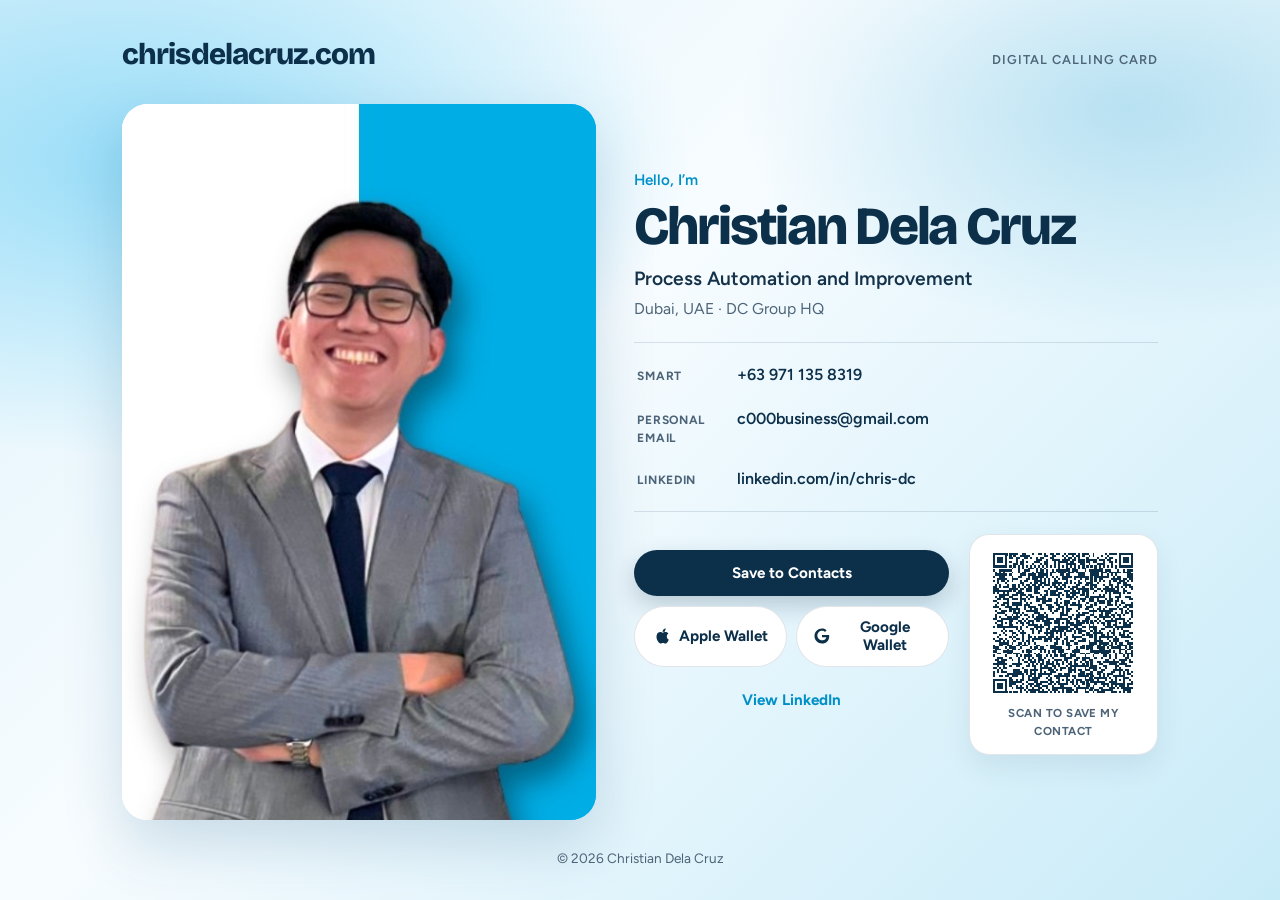
==== index.html @ ecb5ab98 "Initial calling card site for chrisdelacruz.com. Includes public card, admin panel, resume builder, " ====
<!DOCTYPE html>
<html lang="en" data-theme="sky">
<head>
  <meta charset="UTF-8">
  <meta name="viewport" content="width=device-width, initial-scale=1.0, viewport-fit=cover">
  <meta name="description" content="Christian Dela Cruz — digital calling card. Process automation and improvement. Save contact, scan QR, or add to Apple Wallet / Google Wallet.">
  <meta name="theme-color" content="#0096D6">
  <meta property="og:title" content="Christian Dela Cruz">
  <meta property="og:description" content="Digital calling card — save my contact, scan the QR, or add me to your wallet.">
  <meta property="og:type" content="profile">
  <meta property="og:url" content="https://chrisdelacruz.com/">
  <meta property="og:image" content="https://chrisdelacruz.com/images/christian-dela-cruz.png">
  <title>Christian Dela Cruz · Calling Card</title>
  <link rel="preconnect" href="https://fonts.googleapis.com">
  <link rel="preconnect" href="https://fonts.gstatic.com" crossorigin>
  <link href="https://fonts.googleapis.com/css2?family=Bricolage+Grotesque:opsz,wght@12..96,500;12..96,700;12..96,800&family=Figtree:wght@400;500;600;700&display=swap" rel="stylesheet">
  <link rel="stylesheet" href="styles.css">
  <link rel="icon" href="images/christian-dela-cruz.png" type="image/png">
</head>
<body>
  <div class="atmosphere" aria-hidden="true"></div>

  <div class="shell">
    <header class="top">
      <a class="brand" id="brand" href="/">chrisdelacruz.com</a>
      <p class="tag" id="tagline">Digital calling card</p>
    </header>

    <main class="stage">
      <section class="portrait" aria-label="Portrait">
        <div class="portrait-frame" id="portrait-frame">
          <img
            id="profile-photo"
            src="images/christian-dela-cruz.png"
            alt="Christian Dela Cruz"
            width="640"
            height="800"
            fetchpriority="high"
          >
        </div>
      </section>

      <section class="panel">
        <div class="identity">
          <p class="eyebrow" id="eyebrow">Hello, I’m</p>
          <h1 id="display-name">Christian Dela Cruz</h1>
          <p class="role" id="role">Process Automation and Improvement</p>
          <p class="place" id="place">Dubai, UAE · DC Group HQ</p>
        </div>

        <ul class="facts" id="facts" aria-label="Contact details">
          <li>
            <a href="tel:+639711358319">
              <span class="fact-label">Smart</span>
              <span class="fact-value">+63 971 135 8319</span>
            </a>
          </li>
          <li>
            <a href="mailto:c000business@gmail.com">
              <span class="fact-label">Personal Email</span>
              <span class="fact-value">c000business@gmail.com</span>
            </a>
          </li>
          <li>
            <a href="https://www.linkedin.com/in/chris-dc/" target="_blank" rel="noopener noreferrer">
              <span class="fact-label">LinkedIn</span>
              <span class="fact-value">linkedin.com/in/chris-dc</span>
            </a>
          </li>
        </ul>

        <div class="actions-qr">
          <div class="actions">
            <a class="btn btn-primary" id="save-contact" href="/api/vcf" download="Christian_Dela_Cruz.vcf">
              Save to Contacts
            </a>
            <div class="btn-row">
              <button type="button" class="btn btn-wallet" id="apple-wallet" data-platform="apple">
                <span class="wallet-icon" aria-hidden="true">
                  <svg width="18" height="18" viewBox="0 0 24 24" fill="currentColor"><path d="M17.05 12.54c-.03-2.55 2.08-3.78 2.18-3.84-1.19-1.74-3.04-1.98-3.7-2-1.57-.16-3.07.93-3.87.93-.8 0-2.03-.91-3.34-.88-1.72.02-3.31 1-4.19 2.54-1.79 3.1-.46 7.68 1.28 10.19.85 1.23 1.86 2.61 3.19 2.56 1.28-.05 1.76-.83 3.3-.83s1.97.83 3.33.8c1.38-.02 2.25-1.25 3.09-2.49.97-1.42 1.37-2.8 1.39-2.87-.03-.01-2.67-1.03-2.7-4.11zm-2.52-7.45c.7-.85 1.18-2.04 1.05-3.22-1.02.04-2.25.68-2.98 1.53-.65.75-1.22 1.96-1.07 3.11 1.13.09 2.29-.57 3-.1.42z"/></svg>
                </span>
                Apple Wallet
              </button>
              <button type="button" class="btn btn-wallet" id="google-wallet" data-platform="google">
                <span class="wallet-icon" aria-hidden="true">
                  <svg width="18" height="18" viewBox="0 0 24 24" fill="currentColor"><path d="M21.9 10.6H12v2.9h5.7c-.3 1.4-1.5 4.1-5.7 4.1-3.4 0-6.2-2.8-6.2-6.3S8.6 5 12 5c1.9 0 3.2.8 4 1.5l2.1-2.1C16.7 2.9 14.6 2 12 2 6.5 2 2 6.5 2 12s4.5 10 10 10c5.8 0 9.6-4.1 9.6-9.8 0-.7-.1-1.1-.2-1.6z"/></svg>
                </span>
                Google Wallet
              </button>
            </div>
            <a
              class="btn btn-ghost"
              id="linkedin-cta"
              href="https://www.linkedin.com/in/chris-dc/"
              target="_blank"
              rel="noopener noreferrer"
            >
              View LinkedIn
            </a>
            <p class="hint" id="status" role="status" aria-live="polite"></p>
          </div>

          <aside class="qr-block" aria-label="QR code to save contact">
            <img
              id="qr"
              class="qr-image"
              src="images/contact-qr.png"
              width="180"
              height="180"
              alt="QR code that adds Christian Dela Cruz as a contact"
            >
            <p class="qr-caption">Scan to save my contact</p>
          </aside>
        </div>
      </section>
    </main>

    <footer class="foot">
      <p>&copy; <span id="year"></span> <span id="footer-name">Christian Dela Cruz</span></p>
    </footer>
  </div>

  <div class="modal" id="unlock-modal" hidden>
    <div class="modal-backdrop" data-close-modal></div>
    <div class="modal-panel" role="dialog" aria-modal="true" aria-labelledby="unlock-title">
      <button type="button" class="modal-close" data-close-modal aria-label="Close">×</button>
      <h2 id="unlock-title" class="modal-title">Admin access</h2>
      <p class="modal-copy">Enter the password to open settings and the resume builder.</p>
      <form id="unlock-form" class="unlock-form">
        <label class="sr-only" for="unlock-password">Password</label>
        <input
          type="password"
          id="unlock-password"
          name="password"
          autocomplete="current-password"
          placeholder="Password"
          required
        >
        <p class="unlock-error" id="unlock-error" hidden></p>
        <button type="submit" class="unlock-submit" id="unlock-submit">Unlock</button>
      </form>
    </div>
  </div>

  <script src="app.js" defer></script>
</body>
</html>
---- styles.css ----
*,
*::before,
*::after {
  box-sizing: border-box;
  margin: 0;
  padding: 0;
}

:root,
[data-theme="sky"] {
  --sky: #00aef0;
  --sky-deep: #0090c8;
  --sky-soft: #e8f7fd;
  --navy: #0c2f4a;
  --ink: #14324a;
  --muted: #4d6478;
  --white: #ffffff;
  --paper: #f4fafd;
  --line: rgba(12, 47, 74, 0.12);
  --shadow: 0 24px 60px rgba(0, 80, 120, 0.18);
  --radius: 1.25rem;
  --font-display: "Bricolage Grotesque", Georgia, serif;
  --font-body: "Figtree", system-ui, sans-serif;
  --pad: clamp(1rem, 3.5vw, 2rem);
  --atmos-a: rgba(0, 174, 240, 0.35);
  --atmos-b: rgba(0, 144, 200, 0.22);
  --atmos-grad: linear-gradient(135deg, #dff3fb 0%, #f7fcff 42%, #c8ebf8 100%);
  --photo-split: linear-gradient(90deg, #ffffff 0 48%, var(--sky) 48% 100%);
}

[data-theme="ocean"] {
  --sky: #2f7de1;
  --sky-deep: #1d5fba;
  --navy: #0b2748;
  --ink: #123153;
  --muted: #4a617a;
  --paper: #f2f6fc;
  --line: rgba(11, 39, 72, 0.12);
  --shadow: 0 24px 60px rgba(20, 70, 140, 0.2);
  --atmos-a: rgba(47, 125, 225, 0.32);
  --atmos-b: rgba(29, 95, 186, 0.2);
  --atmos-grad: linear-gradient(135deg, #d9e8ff 0%, #f5f8ff 45%, #b9d4ff 100%);
  --photo-split: linear-gradient(90deg, #ffffff 0 48%, var(--sky) 48% 100%);
}

[data-theme="slate"] {
  --sky: #6b7c8f;
  --sky-deep: #4f5f70;
  --navy: #1c2733;
  --ink: #243140;
  --muted: #5a6a7a;
  --paper: #f4f6f8;
  --line: rgba(28, 39, 51, 0.12);
  --shadow: 0 24px 60px rgba(30, 40, 50, 0.18);
  --atmos-a: rgba(107, 124, 143, 0.28);
  --atmos-b: rgba(79, 95, 112, 0.18);
  --atmos-grad: linear-gradient(135deg, #e8edf2 0%, #f7f8fa 45%, #d5dde5 100%);
  --photo-split: linear-gradient(90deg, #ffffff 0 48%, #8fa0b0 48% 100%);
}

[data-theme="ember"] {
  --sky: #e0893a;
  --sky-deep: #c46a18;
  --navy: #3a2414;
  --ink: #402818;
  --muted: #7a5a42;
  --paper: #fff8f2;
  --line: rgba(58, 36, 20, 0.12);
  --shadow: 0 24px 60px rgba(180, 90, 30, 0.16);
  --atmos-a: rgba(224, 137, 58, 0.3);
  --atmos-b: rgba(196, 106, 24, 0.18);
  --atmos-grad: linear-gradient(135deg, #ffe8d9 0%, #fffaf6 45%, #f5c9a0 100%);
  --photo-split: linear-gradient(90deg, #ffffff 0 48%, var(--sky) 48% 100%);
}

[data-theme="forest"] {
  --sky: #2f9a6a;
  --sky-deep: #1f7a52;
  --navy: #123528;
  --ink: #18382c;
  --muted: #4d6b5d;
  --paper: #f3faf6;
  --line: rgba(18, 53, 40, 0.12);
  --shadow: 0 24px 60px rgba(30, 100, 70, 0.16);
  --atmos-a: rgba(47, 154, 106, 0.3);
  --atmos-b: rgba(31, 122, 82, 0.18);
  --atmos-grad: linear-gradient(135deg, #dff5e8 0%, #f6fcf8 45%, #b7e5cb 100%);
  --photo-split: linear-gradient(90deg, #ffffff 0 48%, var(--sky) 48% 100%);
}

html {
  height: 100%;
  -webkit-text-size-adjust: 100%;
  -webkit-font-smoothing: antialiased;
}

body {
  min-height: 100%;
  min-height: 100dvh;
  font-family: var(--font-body);
  color: var(--ink);
  background: var(--paper);
  line-height: 1.5;
  overflow-x: hidden;
}

.atmosphere {
  position: fixed;
  inset: 0;
  z-index: 0;
  pointer-events: none;
  background:
    radial-gradient(ellipse 70% 55% at 12% 18%, var(--atmos-a), transparent 60%),
    radial-gradient(ellipse 55% 45% at 88% 12%, var(--atmos-b), transparent 55%),
    var(--atmos-grad);
  animation: drift 18s ease-in-out infinite alternate;
}

@keyframes drift {
  from { transform: scale(1) translate(0, 0); }
  to { transform: scale(1.04) translate(-1.5%, 1%); }
}

.shell {
  position: relative;
  z-index: 1;
  width: min(1100px, 100%);
  margin-inline: auto;
  min-height: 100dvh;
  padding:
    calc(var(--pad) + env(safe-area-inset-top, 0px))
    calc(var(--pad) + env(safe-area-inset-right, 0px))
    calc(var(--pad) + env(safe-area-inset-bottom, 0px))
    calc(var(--pad) + env(safe-area-inset-left, 0px));
  display: grid;
  grid-template-rows: auto 1fr auto;
  gap: clamp(1rem, 2.5vw, 1.75rem);
}

.top {
  display: flex;
  align-items: baseline;
  justify-content: space-between;
  gap: 1rem;
  animation: rise 0.7s ease both;
}

.brand {
  font-family: var(--font-display);
  font-weight: 800;
  font-size: clamp(1.35rem, 3.2vw, 1.85rem);
  letter-spacing: -0.03em;
  color: var(--navy);
  text-decoration: none;
}

.brand:hover {
  color: var(--sky-deep);
}

.tag {
  font-size: 0.8rem;
  font-weight: 600;
  letter-spacing: 0.08em;
  text-transform: uppercase;
  color: var(--muted);
}

.stage {
  display: grid;
  grid-template-columns: minmax(0, 0.95fr) minmax(0, 1.05fr);
  gap: clamp(1.25rem, 3vw, 2.5rem);
  align-items: stretch;
}

.portrait {
  animation: rise 0.8s 0.08s ease both;
}

.portrait-frame {
  height: 100%;
  min-height: min(68vh, 640px);
  border-radius: calc(var(--radius) + 0.35rem);
  overflow: hidden;
  box-shadow: var(--shadow);
  background: var(--photo-split);
}

.portrait-frame img {
  width: 100%;
  height: 100%;
  object-fit: cover;
  object-position: center top;
  display: block;
  transform: scale(1.01);
  transition: transform 0.8s ease;
  cursor: default;
  user-select: none;
  -webkit-user-drag: none;
}

.portrait-frame:hover img {
  transform: scale(1.035);
}

.panel {
  display: flex;
  flex-direction: column;
  justify-content: center;
  gap: 1.35rem;
  padding: clamp(0.25rem, 1vw, 0.5rem) 0;
  animation: rise 0.85s 0.16s ease both;
}

.eyebrow {
  font-size: 0.95rem;
  font-weight: 600;
  color: var(--sky-deep);
  margin-bottom: 0.35rem;
}

.identity h1 {
  font-family: var(--font-display);
  font-weight: 800;
  font-size: clamp(2.2rem, 5vw, 3.35rem);
  letter-spacing: -0.04em;
  line-height: 1.05;
  color: var(--navy);
}

.role {
  margin-top: 0.65rem;
  font-size: clamp(1.05rem, 2.2vw, 1.2rem);
  font-weight: 600;
  color: var(--ink);
}

.place {
  margin-top: 0.25rem;
  color: var(--muted);
  font-size: 0.98rem;
}

.facts {
  list-style: none;
  display: grid;
  gap: 0.55rem;
  border-top: 1px solid var(--line);
  border-bottom: 1px solid var(--line);
  padding-block: 0.9rem;
}

.facts a {
  display: grid;
  grid-template-columns: 5.5rem 1fr;
  gap: 0.75rem;
  align-items: baseline;
  text-decoration: none;
  color: inherit;
  padding: 0.35rem 0.2rem;
  border-radius: 0.4rem;
  transition: background 0.2s ease, color 0.2s ease;
}

.facts a:hover {
  background: rgba(0, 174, 240, 0.08);
}

.fact-label {
  font-size: 0.75rem;
  font-weight: 700;
  letter-spacing: 0.06em;
  text-transform: uppercase;
  color: var(--muted);
}

.fact-value {
  font-weight: 600;
  color: var(--navy);
  word-break: break-word;
}

.actions-qr {
  display: grid;
  grid-template-columns: 1fr auto;
  gap: 1.25rem;
  align-items: end;
}

.actions {
  display: flex;
  flex-direction: column;
  gap: 0.65rem;
  min-width: 0;
}

.btn-row {
  display: grid;
  grid-template-columns: 1fr 1fr;
  gap: 0.55rem;
}

.btn {
  appearance: none;
  border: 0;
  cursor: pointer;
  display: inline-flex;
  align-items: center;
  justify-content: center;
  gap: 0.45rem;
  min-height: 2.85rem;
  padding: 0.7rem 1rem;
  border-radius: 999px;
  font-family: var(--font-body);
  font-size: 0.95rem;
  font-weight: 700;
  text-decoration: none;
  transition: transform 0.2s ease, box-shadow 0.2s ease, background 0.2s ease, color 0.2s ease;
}

.btn:active {
  transform: translateY(1px) scale(0.99);
}

.btn:disabled {
  opacity: 0.65;
  cursor: wait;
}

.btn-primary {
  background: var(--navy);
  color: var(--white);
  box-shadow: 0 10px 24px rgba(12, 47, 74, 0.22);
}

.btn-primary:hover {
  background: #0a2540;
  transform: translateY(-1px);
}

.btn-wallet {
  background: var(--white);
  color: var(--navy);
  border: 1px solid var(--line);
}

.btn-wallet:hover {
  border-color: var(--sky);
  color: var(--sky-deep);
  transform: translateY(-1px);
}

.btn-ghost {
  background: transparent;
  color: var(--sky-deep);
  border: 1px solid transparent;
}

.btn-ghost:hover {
  background: rgba(0, 174, 240, 0.1);
}

.wallet-icon {
  display: inline-flex;
}

.hint {
  min-height: 1.25rem;
  font-size: 0.82rem;
  color: var(--muted);
}

.hint.is-error {
  color: #b42318;
}

.hint.is-ok {
  color: #027a48;
}

.qr-block {
  display: grid;
  justify-items: center;
  gap: 0.55rem;
  padding: 0.85rem;
  background: var(--white);
  border: 1px solid var(--line);
  border-radius: var(--radius);
  box-shadow: 0 12px 28px rgba(12, 47, 74, 0.08);
  animation: rise 0.9s 0.24s ease both;
}

.qr-image {
  width: 148px;
  height: 148px;
  display: block;
  border-radius: 0.4rem;
  image-rendering: pixelated;
}

.qr-caption {
  font-size: 0.72rem;
  font-weight: 700;
  letter-spacing: 0.04em;
  text-transform: uppercase;
  color: var(--muted);
  text-align: center;
  max-width: 10rem;
}

.foot {
  text-align: center;
  color: var(--muted);
  font-size: 0.85rem;
  animation: rise 0.7s 0.3s ease both;
}

@keyframes rise {
  from {
    opacity: 0;
    transform: translateY(14px);
  }
  to {
    opacity: 1;
    transform: translateY(0);
  }
}

@media (max-width: 860px) {
  .stage {
    grid-template-columns: 1fr;
  }

  .portrait-frame {
    min-height: min(52vh, 420px);
    max-height: 480px;
  }

  .actions-qr {
    grid-template-columns: 1fr;
  }

  .qr-block {
    justify-self: center;
    width: min(100%, 220px);
  }
}

@media (max-width: 480px) {
  .top {
    flex-direction: column;
    align-items: flex-start;
    gap: 0.25rem;
  }

  .facts a {
    grid-template-columns: 1fr;
    gap: 0.15rem;
  }

  .btn-row {
    grid-template-columns: 1fr;
  }
}

@media (prefers-reduced-motion: reduce) {
  *,
  *::before,
  *::after {
    animation: none !important;
    transition: none !important;
  }
}

/* Unlock modal */
.sr-only {
  position: absolute;
  width: 1px;
  height: 1px;
  padding: 0;
  margin: -1px;
  overflow: hidden;
  clip: rect(0, 0, 0, 0);
  white-space: nowrap;
  border: 0;
}

body.modal-open {
  overflow: hidden;
}

.modal[hidden] {
  display: none;
}

.modal {
  position: fixed;
  inset: 0;
  z-index: 200;
  display: grid;
  place-items: center;
  padding: 1rem;
}

.modal-backdrop {
  position: absolute;
  inset: 0;
  background: rgba(12, 47, 74, 0.45);
}

.modal-panel {
  position: relative;
  z-index: 1;
  width: 100%;
  max-width: 22rem;
  padding: 1.5rem 1.25rem 1.25rem;
  border-radius: 1rem;
  background: var(--white);
  color: var(--ink);
  box-shadow: var(--shadow);
}

.modal-close {
  position: absolute;
  top: 0.55rem;
  right: 0.7rem;
  border: 0;
  background: transparent;
  font-size: 1.4rem;
  line-height: 1;
  color: var(--muted);
  cursor: pointer;
}

.modal-title {
  font-family: var(--font-display);
  font-size: 1.25rem;
  color: var(--navy);
  margin-bottom: 0.35rem;
}

.modal-copy {
  color: var(--muted);
  font-size: 0.92rem;
  margin-bottom: 1rem;
}

.unlock-form {
  display: grid;
  gap: 0.65rem;
}

.unlock-form input {
  width: 100%;
  border: 1px solid var(--line);
  border-radius: 0.6rem;
  padding: 0.7rem 0.8rem;
  font: inherit;
}

.unlock-submit {
  appearance: none;
  border: 0;
  border-radius: 999px;
  min-height: 2.7rem;
  background: var(--navy);
  color: #fff;
  font: inherit;
  font-weight: 700;
  cursor: pointer;
}

.unlock-submit:disabled {
  opacity: 0.7;
  cursor: wait;
}

.unlock-error {
  color: #b42318;
  font-size: 0.88rem;
}

.unlock-error[hidden] {
  display: none;
}
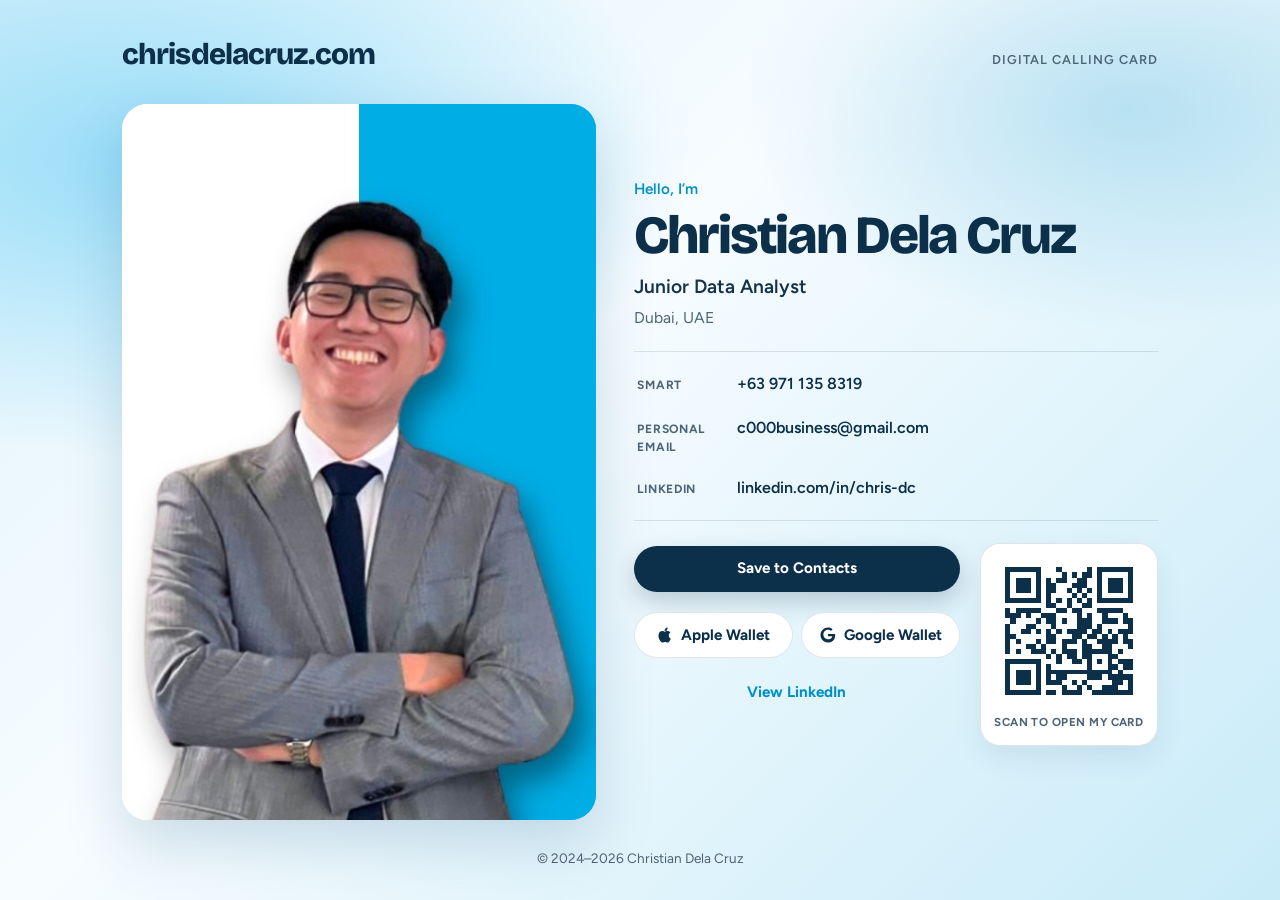
==== commit d8075f72: "Fix contact vCard labels, update identity, and add messaging toggles. Clean phone/email save formatt" ====
--- a/index.html
+++ b/index.html
@@ -44,8 +44,13 @@
         <div class="identity">
           <p class="eyebrow" id="eyebrow">Hello, I’m</p>
           <h1 id="display-name">Christian Dela Cruz</h1>
-          <p class="role" id="role">Process Automation and Improvement</p>
-          <p class="place" id="place">Dubai, UAE · DC Group HQ</p>
+          <p class="role" id="role">Junior Data Analyst</p>
+          <p class="place" id="place">Dubai, UAE</p>
+          <p class="company" id="company-line" hidden>
+            <a id="company-link" href="#" target="_blank" rel="noopener noreferrer">
+              <span id="company-name"></span>
+            </a>
+          </p>
         </div>
 
         <ul class="facts" id="facts" aria-label="Contact details">
@@ -74,6 +79,7 @@
             <a class="btn btn-primary" id="save-contact" href="/api/vcf" download="Christian_Dela_Cruz.vcf">
               Save to Contacts
             </a>
+            <div class="btn-row messaging-row" id="messaging-row" hidden></div>
             <div class="btn-row">
               <button type="button" class="btn btn-wallet" id="apple-wallet" data-platform="apple">
                 <span class="wallet-icon" aria-hidden="true">
@@ -100,23 +106,23 @@
             <p class="hint" id="status" role="status" aria-live="polite"></p>
           </div>
 
-          <aside class="qr-block" aria-label="QR code to save contact">
+          <aside class="qr-block" aria-label="QR code to open calling card">
             <img
               id="qr"
               class="qr-image"
               src="images/contact-qr.png"
               width="180"
               height="180"
-              alt="QR code that adds Christian Dela Cruz as a contact"
+              alt="QR code to chrisdelacruz.com"
             >
-            <p class="qr-caption">Scan to save my contact</p>
+            <p class="qr-caption">Scan to open my card</p>
           </aside>
         </div>
       </section>
     </main>
 
     <footer class="foot">
-      <p>&copy; <span id="year"></span> <span id="footer-name">Christian Dela Cruz</span></p>
+      <p>&copy; 2024–2026 <span id="footer-name">Christian Dela Cruz</span></p>
     </footer>
   </div>
 
--- a/styles.css
+++ b/styles.css
@@ -241,6 +241,38 @@
   font-size: 0.98rem;
 }
 
+.company {
+  margin-top: 0.35rem;
+  font-size: 0.95rem;
+  font-weight: 600;
+}
+
+.company a {
+  color: var(--sky-deep);
+  text-decoration: none;
+}
+
+.company a:hover {
+  text-decoration: underline;
+}
+
+.messaging-row:not([hidden]) {
+  display: grid;
+}
+
+.btn-msg {
+  background: var(--white);
+  color: var(--navy);
+  border: 1px solid var(--line);
+  font-size: 0.88rem;
+}
+
+.btn-msg:hover {
+  border-color: var(--sky);
+  color: var(--sky-deep);
+  transform: translateY(-1px);
+}
+
 .facts {
   list-style: none;
   display: grid;
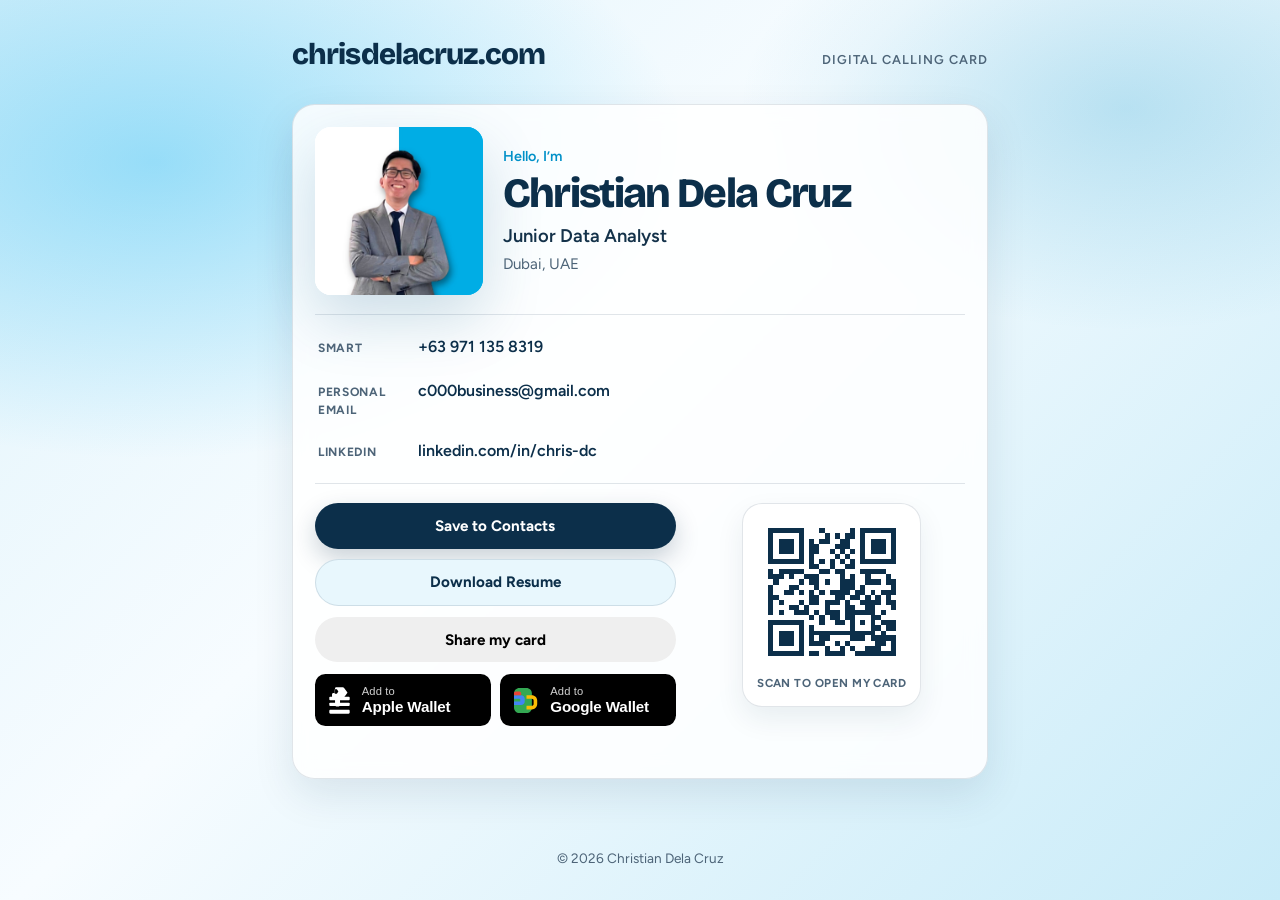
==== commit ba9a407d: "Ship full calling-card admin polish and document the build. Adds mix-and-match layouts, live dual-de" ====
--- a/index.html
+++ b/index.html
@@ -1,5 +1,5 @@
 <!DOCTYPE html>
-<html lang="en" data-theme="sky">
+<html lang="en" data-theme="sky" data-layout="card">
 <head>
   <meta charset="UTF-8">
   <meta name="viewport" content="width=device-width, initial-scale=1.0, viewport-fit=cover">
@@ -21,108 +21,175 @@
   <div class="atmosphere" aria-hidden="true"></div>
 
   <div class="shell">
-    <header class="top">
-      <a class="brand" id="brand" href="/">chrisdelacruz.com</a>
-      <p class="tag" id="tagline">Digital calling card</p>
-    </header>
-
-    <main class="stage">
-      <section class="portrait" aria-label="Portrait">
-        <div class="portrait-frame" id="portrait-frame">
-          <img
-            id="profile-photo"
-            src="images/christian-dela-cruz.png"
-            alt="Christian Dela Cruz"
-            width="640"
-            height="800"
-            fetchpriority="high"
-          >
+    <aside class="split-hero" aria-hidden="true">
+      <div class="split-hero-bg" id="split-hero-bg" aria-hidden="true"></div>
+      <div class="split-hero-shade" aria-hidden="true"></div>
+      <div class="split-hero-content">
+        <a class="brand split-brand" id="brand-hero" href="/">chrisdelacruz.com</a>
+        <div class="split-hero-copy">
+          <p class="split-quote" aria-hidden="true">“</p>
+          <h2 class="split-headline" id="split-headline">Junior Data Analyst at DC Group HQ</h2>
+          <p class="split-bio" id="split-bio"></p>
         </div>
-      </section>
-
-      <section class="panel">
-        <div class="identity">
-          <p class="eyebrow" id="eyebrow">Hello, I’m</p>
-          <h1 id="display-name">Christian Dela Cruz</h1>
-          <p class="role" id="role">Junior Data Analyst</p>
-          <p class="place" id="place">Dubai, UAE</p>
-          <p class="company" id="company-line" hidden>
-            <a id="company-link" href="#" target="_blank" rel="noopener noreferrer">
-              <span id="company-name"></span>
-            </a>
-          </p>
+      </div>
+      <div class="split-hero-portrait">
+        <img
+          id="hero-photo"
+          class="photo-desktop"
+          src="images/christian-dela-cruz.png"
+          alt=""
+          width="720"
+          height="900"
+        >
+        <img
+          id="hero-photo-mobile"
+          class="photo-mobile"
+          src="images/christian-dela-cruz.png"
+          alt=""
+          width="720"
+          height="900"
+        >
+      </div>
+    </aside>
+
+    <div class="card-rail">
+      <header class="top">
+        <a class="brand" id="brand" href="/">chrisdelacruz.com</a>
+        <div class="top-meta">
+          <p class="tag" id="tagline">Digital calling card</p>
+          <p class="card-date" id="card-date" hidden></p>
         </div>
-
-        <ul class="facts" id="facts" aria-label="Contact details">
-          <li>
-            <a href="tel:+639711358319">
-              <span class="fact-label">Smart</span>
-              <span class="fact-value">+63 971 135 8319</span>
-            </a>
-          </li>
-          <li>
-            <a href="mailto:c000business@gmail.com">
-              <span class="fact-label">Personal Email</span>
-              <span class="fact-value">c000business@gmail.com</span>
-            </a>
-          </li>
-          <li>
-            <a href="https://www.linkedin.com/in/chris-dc/" target="_blank" rel="noopener noreferrer">
-              <span class="fact-label">LinkedIn</span>
-              <span class="fact-value">linkedin.com/in/chris-dc</span>
-            </a>
-          </li>
-        </ul>
-
-        <div class="actions-qr">
-          <div class="actions">
-            <a class="btn btn-primary" id="save-contact" href="/api/vcf" download="Christian_Dela_Cruz.vcf">
-              Save to Contacts
-            </a>
-            <div class="btn-row messaging-row" id="messaging-row" hidden></div>
-            <div class="btn-row">
-              <button type="button" class="btn btn-wallet" id="apple-wallet" data-platform="apple">
-                <span class="wallet-icon" aria-hidden="true">
-                  <svg width="18" height="18" viewBox="0 0 24 24" fill="currentColor"><path d="M17.05 12.54c-.03-2.55 2.08-3.78 2.18-3.84-1.19-1.74-3.04-1.98-3.7-2-1.57-.16-3.07.93-3.87.93-.8 0-2.03-.91-3.34-.88-1.72.02-3.31 1-4.19 2.54-1.79 3.1-.46 7.68 1.28 10.19.85 1.23 1.86 2.61 3.19 2.56 1.28-.05 1.76-.83 3.3-.83s1.97.83 3.33.8c1.38-.02 2.25-1.25 3.09-2.49.97-1.42 1.37-2.8 1.39-2.87-.03-.01-2.67-1.03-2.7-4.11zm-2.52-7.45c.7-.85 1.18-2.04 1.05-3.22-1.02.04-2.25.68-2.98 1.53-.65.75-1.22 1.96-1.07 3.11 1.13.09 2.29-.57 3-.1.42z"/></svg>
+      </header>
+
+      <main class="stage">
+        <section class="panel">
+          <div class="resume-head">
+            <div class="company-logo-wrap" id="company-logo-wrap" hidden>
+              <img id="company-logo" src="" alt="Company logo" width="160" height="80">
+            </div>
+            <div class="portrait-frame" id="portrait-frame">
+              <img
+                id="profile-photo"
+                class="photo-desktop"
+                src="images/christian-dela-cruz.png"
+                alt="Christian Dela Cruz"
+                width="640"
+                height="800"
+                fetchpriority="high"
+              >
+              <img
+                id="profile-photo-mobile"
+                class="photo-mobile"
+                src="images/christian-dela-cruz.png"
+                alt="Christian Dela Cruz"
+                width="640"
+                height="800"
+              >
+            </div>
+            <div class="identity">
+              <p class="eyebrow" id="eyebrow">Hello, I’m</p>
+              <h1 id="display-name">Christian Dela Cruz</h1>
+              <p class="role-line">
+                <span class="role" id="role">Junior Data Analyst</span>
+                <span class="role-sep" aria-hidden="true"> | </span>
+                <span class="place" id="place">Dubai, UAE</span>
+              </p>
+              <p class="company" id="company-line" hidden>
+                <a id="company-link" href="#" target="_blank" rel="noopener noreferrer">
+                  <span id="company-name"></span>
+                </a>
+              </p>
+            </div>
+          </div>
+
+          <ul class="facts" id="facts" aria-label="Contact details">
+            <li>
+              <a href="tel:+639711358319">
+                <span class="fact-label">Smart</span>
+                <span class="fact-value">+63 971 135 8319</span>
+              </a>
+            </li>
+            <li>
+              <a href="mailto:c000business@gmail.com">
+                <span class="fact-label">Personal Email</span>
+                <span class="fact-value">c000business@gmail.com</span>
+              </a>
+            </li>
+            <li>
+              <a href="https://www.linkedin.com/in/chris-dc/" target="_blank" rel="noopener noreferrer">
+                <span class="fact-label">LinkedIn</span>
+                <span class="fact-value">linkedin.com/in/chris-dc</span>
+              </a>
+            </li>
+          </ul>
+
+          <div class="actions-qr">
+            <div class="actions">
+              <a class="btn btn-primary" id="save-contact" href="/api/vcf" download="Christian_Dela_Cruz.vcf">
+                <span class="btn-ico" aria-hidden="true">
+                  <svg viewBox="0 0 24 24" width="18" height="18"><path fill="currentColor" d="M15 14c-2.67 0-8 1.34-8 4v2h16v-2c0-2.66-5.33-4-8-4zm-9-4V7H4v3H1v2h3v3h2v-3h3v-2H6zm9 2a4 4 0 1 0 0-8 4 4 0 0 0 0 8z"/></svg>
                 </span>
-                Apple Wallet
+                <span class="btn-label">Save to Contacts</span>
+              </a>
+              <a class="btn btn-secondary" id="download-resume" href="/api/resume-file" download hidden>
+                <span class="btn-ico" aria-hidden="true">
+                  <svg viewBox="0 0 24 24" width="18" height="18"><path fill="currentColor" d="M14 2H6a2 2 0 0 0-2 2v16a2 2 0 0 0 2 2h12a2 2 0 0 0 2-2V8l-6-6zm4 18H6V4h7v5h5v11zm-6-1 4-4h-2.5V10h-3v5H8l4 4z"/></svg>
+                </span>
+                <span class="btn-label">Download Resume</span>
+              </a>
+              <button type="button" class="btn btn-share" id="share-card">
+                <span class="btn-ico" aria-hidden="true">
+                  <svg viewBox="0 0 24 24" width="16" height="16"><path fill="currentColor" d="M18 16.08c-.76 0-1.44.3-1.96.77L8.91 12.7c.05-.23.09-.46.09-.7s-.04-.47-.09-.7l7.05-4.11A2.99 2.99 0 0 0 18 7.91a3 3 0 1 0-3-3c0 .24.04.47.09.7L8.04 9.72A2.99 2.99 0 0 0 6 9a3 3 0 1 0 0 6c.9 0 1.7-.4 2.24-1.02l7.12 4.16c-.05.21-.08.43-.08.65a3 3 0 1 0 3-3z"/></svg>
+                </span>
+                <span class="btn-label">Share my card</span>
               </button>
-              <button type="button" class="btn btn-wallet" id="google-wallet" data-platform="google">
-                <span class="wallet-icon" aria-hidden="true">
-                  <svg width="18" height="18" viewBox="0 0 24 24" fill="currentColor"><path d="M21.9 10.6H12v2.9h5.7c-.3 1.4-1.5 4.1-5.7 4.1-3.4 0-6.2-2.8-6.2-6.3S8.6 5 12 5c1.9 0 3.2.8 4 1.5l2.1-2.1C16.7 2.9 14.6 2 12 2 6.5 2 2 6.5 2 12s4.5 10 10 10c5.8 0 9.6-4.1 9.6-9.8 0-.7-.1-1.1-.2-1.6z"/></svg>
-                </span>
-                Google Wallet
-              </button>
-            </div>
-            <a
-              class="btn btn-ghost"
-              id="linkedin-cta"
-              href="https://www.linkedin.com/in/chris-dc/"
-              target="_blank"
-              rel="noopener noreferrer"
-            >
-              View LinkedIn
-            </a>
-            <p class="hint" id="status" role="status" aria-live="polite"></p>
+              <div class="wallet-row">
+                <button type="button" class="wallet-btn" id="apple-wallet" data-platform="apple" aria-label="Add to Apple Wallet">
+                  <img class="wallet-btn-mark wallet-btn-mark-apple" src="/images/badges/apple-wallet-mark.svg" alt="" width="20" height="24">
+                  <span class="wallet-btn-copy">
+                    <span class="wallet-btn-eyebrow">Add to</span>
+                    <span class="wallet-btn-name">Apple Wallet</span>
+                  </span>
+                </button>
+                <button type="button" class="wallet-btn" id="google-wallet" data-platform="google" aria-label="Add to Google Wallet">
+                  <img class="wallet-btn-mark wallet-btn-mark-google" src="/images/badges/google-wallet-mark.svg" alt="" width="24" height="24">
+                  <span class="wallet-btn-copy">
+                    <span class="wallet-btn-eyebrow">Add to</span>
+                    <span class="wallet-btn-name">Google Wallet</span>
+                  </span>
+                </button>
+              </div>
+              <p class="hint" id="status" role="status" aria-live="polite"></p>
+            </div>
+
+            <div class="qr-connect">
+              <aside class="qr-block" aria-label="QR code to open calling card">
+                <img
+                  id="qr"
+                  class="qr-image"
+                  src="images/contact-qr.png"
+                  width="180"
+                  height="180"
+                  alt="QR code to chrisdelacruz.com"
+                >
+                <p class="qr-caption">Scan to open my card</p>
+              </aside>
+              <div class="connect-row" id="connect-row" hidden>
+                <div class="social-row" id="social-row"></div>
+                <div class="messaging-row" id="messaging-row"></div>
+              </div>
+            </div>
           </div>
-
-          <aside class="qr-block" aria-label="QR code to open calling card">
-            <img
-              id="qr"
-              class="qr-image"
-              src="images/contact-qr.png"
-              width="180"
-              height="180"
-              alt="QR code to chrisdelacruz.com"
-            >
-            <p class="qr-caption">Scan to open my card</p>
-          </aside>
-        </div>
-      </section>
-    </main>
-
-    <footer class="foot">
-      <p>&copy; 2024–2026 <span id="footer-name">Christian Dela Cruz</span></p>
+        </section>
+      </main>
+
+      <footer class="foot foot-rail">
+        <p>&copy; 2026 <span id="footer-name">Christian Dela Cruz</span></p>
+      </footer>
+    </div>
+
+    <footer class="foot foot-split">
+      <p>&copy; 2026 <span id="footer-name-split">Christian Dela Cruz</span></p>
     </footer>
   </div>
 
@@ -148,6 +215,6 @@
     </div>
   </div>
 
-  <script src="app.js" defer></script>
+  <script type="module" src="app.js"></script>
 </body>
 </html>
--- a/styles.css
+++ b/styles.css
@@ -88,6 +88,28 @@
   --photo-split: linear-gradient(90deg, #ffffff 0 48%, var(--sky) 48% 100%);
 }
 
+[data-theme="night"] {
+  --sky: #4ec4f0;
+  --sky-deep: #7ad7f7;
+  --sky-soft: #132536;
+  --navy: #e8f4fb;
+  --ink: #e7eef5;
+  --muted: #9aafc0;
+  --white: #0d1822;
+  --paper: #081018;
+  --line: rgba(180, 210, 230, 0.16);
+  --shadow: 0 24px 60px rgba(0, 0, 0, 0.45);
+  --radius: 1.25rem;
+  --atmos-a: rgba(78, 196, 240, 0.22);
+  --atmos-b: rgba(40, 90, 130, 0.28);
+  --atmos-grad: linear-gradient(145deg, #071018 0%, #0d1c2a 42%, #102433 100%);
+  --photo-split: linear-gradient(90deg, #1a2a38 0 48%, var(--sky) 48% 100%);
+  --panel-bg: rgba(14, 26, 38, 0.88);
+  --panel-solid: #101e2b;
+  --icon-chip: rgba(255, 255, 255, 0.04);
+  color-scheme: dark;
+}
+
 html {
   height: 100%;
   -webkit-text-size-adjust: 100%;
@@ -167,82 +189,166 @@
 }
 
 .stage {
+  display: block;
+  width: min(720px, 100%);
+  margin-inline: auto;
+}
+
+.resume-head {
   display: grid;
-  grid-template-columns: minmax(0, 0.95fr) minmax(0, 1.05fr);
-  gap: clamp(1.25rem, 3vw, 2.5rem);
-  align-items: stretch;
-}
-
-.portrait {
-  animation: rise 0.8s 0.08s ease both;
+  grid-template-columns: var(--photo-desktop, 168px) minmax(0, 1fr);
+  gap: 1.25rem;
+  align-items: center;
 }
 
 .portrait-frame {
-  height: 100%;
-  min-height: min(68vh, 640px);
-  border-radius: calc(var(--radius) + 0.35rem);
+  width: var(--photo-desktop, 168px);
+  height: var(--photo-desktop, 168px);
+  border-radius: var(--photo-radius, 1rem);
   overflow: hidden;
   box-shadow: var(--shadow);
   background: var(--photo-split);
+  flex-shrink: 0;
 }
 
 .portrait-frame img {
   width: 100%;
   height: 100%;
-  object-fit: cover;
-  object-position: center top;
+  object-fit: var(--photo-fit, cover);
+  object-position: var(--photo-pos, center top);
   display: block;
-  transform: scale(1.01);
-  transition: transform 0.8s ease;
   cursor: default;
   user-select: none;
   -webkit-user-drag: none;
-}
-
-.portrait-frame:hover img {
-  transform: scale(1.035);
+  transform: scale(var(--photo-zoom, 1));
+  transform-origin: var(--photo-pos, center center);
+}
+
+.portrait-frame .photo-mobile,
+.split-hero-portrait .photo-mobile {
+  display: none;
+}
+
+.portrait-frame .photo-desktop,
+.split-hero-portrait .photo-desktop {
+  display: block;
+}
+
+.portrait-frame.is-clear,
+html.photo-clear .portrait-frame {
+  background:
+    linear-gradient(45deg, rgba(12, 47, 74, 0.06) 25%, transparent 25%) 0 0 / 12px 12px,
+    linear-gradient(-45deg, rgba(12, 47, 74, 0.06) 25%, transparent 25%) 0 6px / 12px 12px,
+    transparent;
+  box-shadow: none;
+  overflow: visible;
+}
+
+.portrait-frame.is-clear img,
+html.photo-clear .portrait-frame img {
+  filter: drop-shadow(0 14px 28px rgba(12, 47, 74, 0.22));
+  object-fit: contain;
+}
+
+.company-logo-wrap {
+  display: grid;
+  place-items: center;
+  margin-bottom: 0.15rem;
+}
+
+.company-logo-wrap img {
+  max-width: min(220px, 70vw);
+  max-height: 4.25rem;
+  width: auto;
+  height: auto;
+  object-fit: contain;
+  display: block;
+}
+
+.split-hero-bg {
+  background-size: cover;
+  background-position: center;
+  background-repeat: no-repeat;
+}
+
+.split-hero-bg.has-image {
+  background-color: #0a2a44;
+}
+
+.split-hero-bg.has-image::after {
+  opacity: 0.28;
+}
+
+.split-hero-bg:not(.has-image)::after {
+  display: none;
+}
+
+html.photo-clear .split-hero-portrait img {
+  object-fit: contain;
+  object-position: bottom center;
+  filter: drop-shadow(0 18px 40px rgba(0, 0, 0, 0.35));
+}
+
+.company-logo-wrap[hidden] {
+  display: none !important;
 }
 
 .panel {
   display: flex;
   flex-direction: column;
-  justify-content: center;
-  gap: 1.35rem;
-  padding: clamp(0.25rem, 1vw, 0.5rem) 0;
-  animation: rise 0.85s 0.16s ease both;
+  gap: 1.25rem;
+  padding: clamp(1rem, 2vw, 1.35rem);
+  background: var(--panel-bg, rgba(255, 255, 255, 0.86));
+  border: 1px solid var(--line);
+  border-radius: calc(var(--radius) + 0.15rem);
+  box-shadow: 0 16px 40px rgba(12, 47, 74, 0.1);
+  backdrop-filter: blur(10px);
+  animation: rise 0.85s 0.08s ease both;
+}
+
+.identity {
+  min-width: 0;
 }
 
 .eyebrow {
-  font-size: 0.95rem;
+  font-size: 0.9rem;
   font-weight: 600;
   color: var(--sky-deep);
-  margin-bottom: 0.35rem;
+  margin-bottom: 0.25rem;
 }
 
 .identity h1 {
   font-family: var(--font-display);
   font-weight: 800;
-  font-size: clamp(2.2rem, 5vw, 3.35rem);
+  font-size: clamp(1.85rem, 4vw, 2.6rem);
   letter-spacing: -0.04em;
-  line-height: 1.05;
+  line-height: 1.08;
   color: var(--navy);
 }
 
 .role {
-  margin-top: 0.65rem;
-  font-size: clamp(1.05rem, 2.2vw, 1.2rem);
+  margin-top: 0.45rem;
+  font-size: clamp(1rem, 2vw, 1.15rem);
   font-weight: 600;
   color: var(--ink);
 }
 
+.role-line .role {
+  margin-top: 0;
+}
+
 .place {
-  margin-top: 0.25rem;
+  margin-top: 0.2rem;
   color: var(--muted);
-  font-size: 0.98rem;
+  font-size: 0.95rem;
+}
+
+.role-line .place {
+  margin-top: 0;
 }
 
 .company {
-  margin-top: 0.35rem;
+  margin-top: 0.3rem;
   font-size: 0.95rem;
   font-weight: 600;
 }
@@ -256,20 +362,158 @@
   text-decoration: underline;
 }
 
-.messaging-row:not([hidden]) {
+.connect-row:not([hidden]) {
+  display: flex;
+  flex-wrap: wrap;
+  gap: 0.5rem;
+  align-items: center;
+  justify-content: flex-start;
+}
+
+.connect-row .social-row:not([hidden]),
+.connect-row .messaging-row:not([hidden]) {
+  display: contents;
+}
+
+.connect-link {
+  width: 2.7rem;
+  height: 2.7rem;
+  border-radius: 0.85rem;
+  display: inline-grid;
+  place-items: center;
+  background: var(--icon-chip, var(--white));
+  border: 1px solid var(--line);
+  text-decoration: none;
+  transition: transform 0.2s ease, border-color 0.2s ease, background 0.2s ease;
+}
+
+.connect-link svg {
+  width: 1.15rem;
+  height: 1.15rem;
+}
+
+.connect-link:hover {
+  transform: translateY(-1px);
+  border-color: var(--sky);
+  background: rgba(0, 174, 240, 0.06);
+}
+
+.connect-row.is-pair,
+.connect-row.is-sparse {
+  justify-content: stretch;
+}
+
+.connect-row.is-pair .connect-link,
+.connect-row.is-sparse .connect-link {
+  flex: 1 1 0;
+  min-width: 2.7rem;
+  max-width: none;
+  height: 2.85rem;
+}
+
+.wallet-row {
   display: grid;
-}
-
-.btn-msg {
-  background: var(--white);
-  color: var(--navy);
-  border: 1px solid var(--line);
-  font-size: 0.88rem;
-}
-
-.btn-msg:hover {
-  border-color: var(--sky);
-  color: var(--sky-deep);
+  grid-template-columns: 1fr 1fr;
+  gap: 0.55rem;
+  align-items: stretch;
+}
+
+.wallet-btn {
+  appearance: none;
+  border: 0;
+  cursor: pointer;
+  display: grid;
+  grid-template-columns: auto 1fr;
+  align-items: center;
+  gap: 0.7rem;
+  width: 100%;
+  min-height: 3.25rem;
+  padding: 0.5rem 0.9rem;
+  border-radius: 0.65rem;
+  background: #000;
+  color: #fff;
+  text-align: left;
+  box-shadow: none;
+  transition: transform 0.15s ease, filter 0.15s ease;
+}
+
+.wallet-btn:hover {
+  transform: translateY(-1px);
+  filter: brightness(1.1);
+}
+
+.wallet-btn:disabled {
+  opacity: 0.6;
+  cursor: wait;
+  transform: none;
+  filter: none;
+}
+
+.wallet-btn-mark {
+  width: 1.55rem;
+  height: 1.55rem;
+  display: block;
+  flex-shrink: 0;
+  object-fit: contain;
+}
+
+.wallet-btn-mark-apple {
+  width: 1.35rem;
+  height: 1.65rem;
+}
+
+.wallet-btn-mark-google {
+  width: 1.55rem;
+  height: 1.55rem;
+}
+
+.wallet-btn-copy {
+  display: grid;
+  gap: 0.02rem;
+  min-width: 0;
+  line-height: 1.12;
+}
+
+.wallet-btn-eyebrow {
+  font-size: 0.7rem;
+  font-weight: 400;
+  letter-spacing: 0.01em;
+  color: rgba(255, 255, 255, 0.82);
+}
+
+.wallet-btn-name {
+  font-size: 0.95rem;
+  font-weight: 600;
+  letter-spacing: -0.01em;
+  white-space: nowrap;
+  overflow: hidden;
+  text-overflow: ellipsis;
+}
+
+.wallet-badge {
+  appearance: none;
+  border: 0;
+  background: transparent;
+  padding: 0;
+  cursor: pointer;
+  display: flex;
+  justify-content: center;
+  align-items: center;
+  min-height: 2.85rem;
+}
+
+.wallet-badge img {
+  width: min(100%, 180px);
+  height: auto;
+  display: block;
+}
+
+.wallet-badge:disabled {
+  opacity: 0.6;
+  cursor: wait;
+}
+
+.wallet-badge:hover {
   transform: translateY(-1px);
 }
 
@@ -366,7 +610,18 @@
 }
 
 .btn-primary:hover {
-  background: #0a2540;
+  filter: brightness(1.08);
+  transform: translateY(-1px);
+}
+
+.btn-secondary {
+  background: var(--sky-soft, #e7f3fa);
+  color: var(--navy);
+  border: 1px solid var(--line);
+}
+
+.btn-secondary:hover {
+  filter: brightness(0.97);
   transform: translateY(-1px);
 }
 
@@ -415,7 +670,7 @@
   justify-items: center;
   gap: 0.55rem;
   padding: 0.85rem;
-  background: var(--white);
+  background: var(--panel-solid, var(--white));
   border: 1px solid var(--line);
   border-radius: var(--radius);
   box-shadow: 0 12px 28px rgba(12, 47, 74, 0.08);
@@ -459,39 +714,224 @@
 }
 
 @media (max-width: 860px) {
+  :root {
+    --pad: 1rem;
+  }
+
+  .atmosphere {
+    background:
+      radial-gradient(ellipse 90% 50% at 50% -10%, var(--atmos-a), transparent 70%),
+      linear-gradient(180deg, color-mix(in srgb, var(--atmos-a) 35%, var(--paper)) 0%, var(--paper) 42%, color-mix(in srgb, var(--atmos-b) 25%, var(--paper)) 100%);
+    animation: none;
+  }
+
+  .shell {
+    gap: 0.85rem;
+    padding-inline: 0.85rem;
+    max-width: 28rem;
+  }
+
+  .top {
+    flex-direction: column;
+    align-items: center;
+    text-align: center;
+    gap: 0.15rem;
+    padding-top: 0.15rem;
+  }
+
+  .brand {
+    font-size: 1.15rem;
+  }
+
+  .tag {
+    font-size: 0.68rem;
+    letter-spacing: 0.1em;
+  }
+
   .stage {
+    width: 100%;
+  }
+
+  .panel {
+    gap: 1rem;
+    padding: 1rem 0.9rem 1.1rem;
+    border-radius: 1.2rem;
+  }
+
+  .resume-head {
+    grid-template-columns: var(--photo-mobile, 92px) minmax(0, 1fr);
+    gap: 0.85rem;
+    align-items: center;
+  }
+
+  .portrait-frame {
+    width: var(--photo-mobile, 92px);
+    height: var(--photo-mobile, 92px);
+    border-radius: var(--photo-radius, 0.9rem);
+    box-shadow: 0 10px 22px rgba(12, 47, 74, 0.14);
+  }
+
+  .portrait-frame .photo-desktop,
+  .split-hero-portrait .photo-desktop {
+    display: none;
+  }
+
+  .portrait-frame .photo-mobile,
+  .split-hero-portrait .photo-mobile {
+    display: block;
+    object-fit: var(--photo-fit-mobile, cover);
+    object-position: var(--photo-pos-mobile, center top);
+    transform: scale(var(--photo-zoom-mobile, 1));
+    transform-origin: var(--photo-pos-mobile, center center);
+  }
+
+  .identity {
+    text-align: left;
+  }
+
+  .eyebrow {
+    margin-bottom: 0.15rem;
+    font-size: 0.78rem;
+  }
+
+  .identity h1 {
+    font-size: clamp(1.35rem, 6.5vw, 1.75rem);
+    line-height: 1.08;
+  }
+
+  .role {
+    margin-top: 0.3rem;
+    font-size: 0.92rem;
+  }
+
+  .place,
+  .company {
+    font-size: 0.84rem;
+  }
+
+  .facts {
+    gap: 0.35rem;
+    border: 0;
+    padding: 0;
+  }
+
+  .facts a {
     grid-template-columns: 1fr;
-  }
-
-  .portrait-frame {
-    min-height: min(52vh, 420px);
-    max-height: 480px;
+    gap: 0.12rem;
+    padding: 0.7rem 0.8rem;
+    background: var(--panel-solid, rgba(255, 255, 255, 0.95));
+    border: 1px solid var(--line);
+    border-radius: 0.9rem;
+  }
+
+  .facts a:hover {
+    background: rgba(0, 174, 240, 0.06);
+  }
+
+  .fact-label {
+    font-size: 0.68rem;
+  }
+
+  .fact-value {
+    font-size: 0.98rem;
   }
 
   .actions-qr {
     grid-template-columns: 1fr;
+    gap: 0.85rem;
+  }
+
+  .actions {
+    gap: 0.55rem;
+  }
+
+  .btn {
+    min-height: 3rem;
+    font-size: 0.92rem;
+  }
+
+  .connect-row:not([hidden]) {
+    justify-content: flex-start;
+  }
+
+  .connect-row.is-pair .connect-link,
+  .connect-row.is-sparse .connect-link {
+    flex: 1 1 0;
+  }
+
+  .wallet-row {
+    grid-template-columns: 1fr;
+  }
+
+  .wallet-btn {
+    min-height: 3.05rem;
+  }
+
+  .connect-row:not([hidden]) {
+    justify-content: flex-start;
+  }
+
+  .btn-row {
+    grid-template-columns: 1fr 1fr;
   }
 
   .qr-block {
-    justify-self: center;
-    width: min(100%, 220px);
-  }
-}
-
-@media (max-width: 480px) {
-  .top {
-    flex-direction: column;
-    align-items: flex-start;
-    gap: 0.25rem;
-  }
-
-  .facts a {
-    grid-template-columns: 1fr;
-    gap: 0.15rem;
-  }
-
+    justify-self: stretch;
+    width: 100%;
+    grid-template-columns: auto 1fr;
+    align-items: center;
+    justify-items: start;
+    gap: 0.85rem;
+    padding: 0.75rem 0.9rem;
+    border-radius: 1rem;
+  }
+
+  .qr-image {
+    width: 84px;
+    height: 84px;
+  }
+
+  .qr-caption {
+    text-align: left;
+    max-width: none;
+    font-size: 0.7rem;
+    line-height: 1.35;
+  }
+
+  .hint {
+    text-align: center;
+  }
+
+  .foot {
+    font-size: 0.78rem;
+    padding-bottom: 0.35rem;
+  }
+}
+
+@media (max-width: 380px) {
   .btn-row {
     grid-template-columns: 1fr;
+  }
+
+  .resume-head {
+    gap: 0.7rem;
+  }
+
+  .identity h1 {
+    font-size: clamp(1.2rem, 6vw, 1.55rem);
+  }
+
+  .connect-row:not([hidden]) {
+    justify-content: center;
+  }
+
+  .qr-block {
+    grid-template-columns: 1fr;
+    justify-items: center;
+  }
+
+  .qr-caption {
+    text-align: center;
   }
 }
 
@@ -615,3 +1055,1174 @@
 .unlock-error[hidden] {
   display: none;
 }
+
+/* —— Shared helpers for layout modes —— */
+.card-rail {
+  display: contents;
+}
+
+.split-hero,
+.foot-split,
+.card-date,
+.btn-ico,
+.fact-ico,
+.role-sep {
+  display: none;
+}
+
+.btn-share {
+  display: inline-flex;
+  align-items: center;
+  justify-content: center;
+  gap: 0.45rem;
+}
+
+.btn .btn-label {
+  display: inline;
+}
+
+.btn.is-icon-only,
+[data-share-mode="icon"] #share-card,
+[data-resume-mode="icon"] #download-resume:not([hidden]) {
+  position: relative;
+  width: 2.75rem;
+  min-width: 2.75rem;
+  height: 2.75rem;
+  padding: 0;
+  border-radius: 999px;
+  gap: 0;
+}
+
+.btn.is-icon-only .btn-label,
+[data-share-mode="icon"] #share-card .btn-label,
+[data-resume-mode="icon"] #download-resume .btn-label {
+  position: absolute;
+  width: 1px;
+  height: 1px;
+  padding: 0;
+  margin: -1px;
+  overflow: hidden;
+  clip: rect(0, 0, 0, 0);
+  white-space: nowrap;
+  border: 0;
+}
+
+.btn.is-icon-only .btn-ico,
+[data-share-mode="icon"] #share-card .btn-ico,
+[data-resume-mode="icon"] #download-resume .btn-ico {
+  display: inline-flex !important;
+  align-items: center;
+  justify-content: center;
+}
+
+[data-share-mode="hidden"] #share-card {
+  display: none !important;
+}
+
+[data-facts-mode="hidden"] #facts {
+  display: none !important;
+}
+
+[data-facts-mode="icons"] .facts {
+  display: flex;
+  flex-wrap: wrap;
+  gap: 0.55rem;
+  padding: 0.35rem 0 0.15rem;
+  border: none;
+}
+
+[data-facts-mode="icons"] .facts li {
+  list-style: none;
+}
+
+[data-facts-mode="icons"] .facts a {
+  display: inline-flex;
+  align-items: center;
+  justify-content: center;
+  width: 2.7rem;
+  height: 2.7rem;
+  padding: 0;
+  border-radius: 999px;
+  border: 1px solid rgba(12, 47, 74, 0.12);
+  background: rgba(255, 255, 255, 0.72);
+  grid-template-columns: none;
+  gap: 0;
+}
+
+[data-facts-mode="icons"] .facts a:hover {
+  border-color: rgba(0, 174, 240, 0.45);
+  background: #fff;
+}
+
+[data-facts-mode="icons"] .fact-label,
+[data-facts-mode="icons"] .fact-value {
+  position: absolute;
+  width: 1px;
+  height: 1px;
+  padding: 0;
+  margin: -1px;
+  overflow: hidden;
+  clip: rect(0, 0, 0, 0);
+  white-space: nowrap;
+  border: 0;
+}
+
+[data-facts-mode="icons"] .fact-ico {
+  display: inline-flex !important;
+  width: 1.15rem;
+  height: 1.15rem;
+}
+
+[data-theme="night"][data-facts-mode="icons"] .facts a {
+  background: rgba(16, 24, 32, 0.65);
+  border-color: rgba(255, 255, 255, 0.12);
+}
+
+/* When share/resume are icons, keep them in a tidy row under Save */
+.actions:has(#share-card.is-icon-only),
+.actions:has(#download-resume.is-icon-only),
+html[data-share-mode="icon"] .actions,
+html[data-resume-mode="icon"] .actions {
+  display: flex;
+  flex-wrap: wrap;
+  align-items: center;
+  gap: 0.55rem;
+}
+
+html[data-share-mode="icon"] .actions .btn-primary,
+html[data-resume-mode="icon"] .actions .btn-primary {
+  flex: 1 1 100%;
+}
+
+html[data-share-mode="icon"] .wallet-row,
+html[data-resume-mode="icon"] .wallet-row {
+  flex: 1 1 100%;
+}
+
+.top-meta {
+  display: flex;
+  flex-direction: column;
+  align-items: flex-end;
+  gap: 0.15rem;
+}
+
+.role-line {
+  margin-top: 0.45rem;
+  display: flex;
+  flex-direction: column;
+  gap: 0.15rem;
+}
+
+.role-line .role {
+  margin-top: 0;
+}
+
+.role-line .place {
+  margin-top: 0;
+}
+
+.qr-connect {
+  display: flex;
+  flex-direction: column;
+  gap: 0.65rem;
+  align-items: stretch;
+  min-width: 0;
+}
+
+/* —— Dynamic Split layout —— */
+[data-layout="split"] .atmosphere {
+  opacity: 0.85;
+}
+
+[data-layout="split"] .shell {
+  width: min(560px, 100%);
+  gap: 0.85rem;
+}
+
+[data-layout="split"] .btn-share,
+[data-layout="split"] .btn-ico,
+[data-layout="split"] .fact-ico,
+[data-layout="split"] .role-sep {
+  display: inline-flex;
+}
+
+[data-layout="split"] .btn-ico {
+  align-items: center;
+}
+
+[data-layout="split"] .eyebrow {
+  display: none;
+}
+
+[data-layout="split"] .resume-head {
+  grid-template-columns: 1fr;
+  justify-items: center;
+  text-align: center;
+  gap: 0.9rem;
+}
+
+[data-layout="split"] .portrait-frame {
+  width: 7.5rem;
+  height: 7.5rem;
+  border-radius: 999px !important;
+  box-shadow: 0 14px 30px rgba(12, 47, 74, 0.18);
+}
+
+[data-layout="split"] .identity {
+  text-align: center;
+}
+
+[data-layout="split"] .identity h1 {
+  font-size: clamp(1.55rem, 6vw, 1.9rem);
+}
+
+[data-layout="split"] .role-line {
+  display: block;
+  color: var(--muted);
+  font-size: 0.95rem;
+  font-weight: 600;
+}
+
+[data-layout="split"] .role-sep {
+  display: inline;
+}
+
+[data-layout="split"] .role-line .role,
+[data-layout="split"] .role-line .place {
+  color: inherit;
+  font-size: inherit;
+  font-weight: inherit;
+}
+
+[data-layout="split"] .company {
+  margin-top: 0.25rem;
+}
+
+[data-layout="split"] .facts {
+  border: 0;
+  padding: 0;
+  gap: 0.55rem;
+}
+
+[data-layout="split"] .facts a {
+  grid-template-columns: auto 1fr;
+  gap: 0.75rem;
+  align-items: center;
+  padding: 0.55rem 0.15rem;
+  background: transparent;
+  border: 0;
+}
+
+[data-layout="split"] .fact-label {
+  display: none;
+}
+
+[data-layout="split"] .fact-ico {
+  width: 1.15rem;
+  height: 1.15rem;
+  color: var(--navy);
+}
+
+[data-layout="split"] .fact-value {
+  font-size: 0.98rem;
+}
+
+[data-layout="split"] .actions-qr {
+  grid-template-columns: 1fr;
+  gap: 1rem;
+}
+
+[data-layout="split"] .qr-connect {
+  display: grid;
+  gap: 0.85rem;
+  justify-items: center;
+}
+
+[data-layout="split"] .qr-block {
+  width: min(100%, 16rem);
+  justify-self: center;
+}
+
+[data-layout="split"] .btn-primary {
+  text-transform: uppercase;
+  letter-spacing: 0.04em;
+  font-size: 0.88rem;
+}
+
+[data-layout="split"] .btn-share {
+  background: #fff;
+  color: var(--navy);
+  border: 1px solid var(--line);
+}
+
+[data-layout="split"] .btn-share:hover {
+  border-color: var(--sky);
+  background: rgba(0, 174, 240, 0.06);
+}
+
+[data-layout="split"] .wallet-row {
+  order: 5;
+}
+
+[data-layout="split"] .card-date {
+  display: none;
+}
+
+@media (min-width: 960px) {
+  [data-layout="split"] body {
+    background: #06182a;
+  }
+
+  [data-layout="split"] .atmosphere {
+    display: none;
+  }
+
+  [data-layout="split"] .shell {
+    width: 100%;
+    max-width: none;
+    min-height: 100dvh;
+    margin: 0;
+    padding: 0;
+    display: grid;
+    grid-template-columns: minmax(0, 1.7fr) minmax(340px, 420px);
+    grid-template-rows: 1fr auto;
+    gap: 0;
+  }
+
+  [data-layout="split"] .card-rail {
+    display: flex;
+    flex-direction: column;
+    grid-column: 2;
+    grid-row: 1;
+    background: #fff;
+    min-height: 0;
+    overflow: auto;
+    padding: 1.25rem 1.2rem 1.4rem;
+  }
+
+  [data-layout="split"] .split-hero {
+    display: grid;
+    grid-column: 1;
+    grid-row: 1;
+    position: relative;
+    min-height: 100%;
+    overflow: hidden;
+    background: #0a2a44;
+  }
+
+  [data-layout="split"] .split-hero-bg {
+    position: absolute;
+    inset: 0;
+    background:
+      linear-gradient(120deg, rgba(6, 24, 42, 0.55), rgba(6, 24, 42, 0.15)),
+      radial-gradient(ellipse 80% 60% at 70% 40%, rgba(0, 174, 240, 0.25), transparent 60%),
+      linear-gradient(160deg, #1a4a6e 0%, #0c2f4a 45%, #06182a 100%);
+  }
+
+  [data-layout="split"] .split-hero-bg.has-image {
+    background-image:
+      linear-gradient(120deg, rgba(6, 24, 42, 0.62), rgba(6, 24, 42, 0.22)),
+      var(--hero-image);
+    background-size: cover, cover;
+    background-position: center, center;
+    background-repeat: no-repeat;
+  }
+
+  [data-layout="split"] .split-hero-bg::after {
+    content: "";
+    position: absolute;
+    inset: auto 0 0 0;
+    height: 38%;
+    background:
+      linear-gradient(90deg, transparent 0 8%, #071a2c 8% 14%, transparent 14% 22%, #0a2238 22% 30%, transparent 30% 40%, #081c30 40% 48%, transparent 48% 58%, #0b253c 58% 70%, transparent 70% 78%, #071a2c 78% 88%, transparent 88%),
+      linear-gradient(0deg, rgba(6, 24, 42, 0.9), transparent);
+    opacity: 0.55;
+  }
+
+  [data-layout="split"] .split-hero-bg:not(.has-image)::after {
+    display: none;
+  }
+
+  [data-layout="split"] .split-hero-shade {
+    position: absolute;
+    inset: 0;
+    background: linear-gradient(90deg, rgba(6, 24, 42, 0.88) 0%, rgba(6, 24, 42, 0.35) 42%, transparent 68%);
+  }
+
+  [data-layout="split"] .split-hero-content {
+    position: relative;
+    z-index: 2;
+    display: flex;
+    flex-direction: column;
+    justify-content: space-between;
+    padding: 1.4rem 1.6rem 2rem;
+    max-width: 34rem;
+  }
+
+  [data-layout="split"] .split-brand {
+    color: #fff;
+    font-size: 1rem;
+    opacity: 0.92;
+  }
+
+  [data-layout="split"] .split-brand:hover {
+    color: #fff;
+    opacity: 1;
+  }
+
+  [data-layout="split"] .split-hero-copy {
+    margin-top: auto;
+    padding-bottom: 1.5rem;
+    color: #fff;
+  }
+
+  [data-layout="split"] .split-quote {
+    display: block;
+    font-family: var(--font-display);
+    font-size: 4rem;
+    line-height: 0.8;
+    opacity: 0.55;
+    margin-bottom: 0.4rem;
+  }
+
+  [data-layout="split"] .split-headline {
+    font-family: var(--font-display);
+    font-size: clamp(1.8rem, 3vw, 2.6rem);
+    font-weight: 800;
+    letter-spacing: -0.03em;
+    line-height: 1.12;
+    max-width: 14ch;
+  }
+
+  [data-layout="split"] .split-bio {
+    margin-top: 0.85rem;
+    font-size: 0.95rem;
+    line-height: 1.55;
+    color: rgba(255, 255, 255, 0.82);
+    max-width: 36ch;
+    display: -webkit-box;
+    -webkit-line-clamp: 5;
+    -webkit-box-orient: vertical;
+    overflow: hidden;
+  }
+
+  [data-layout="split"] .split-hero-portrait {
+    position: absolute;
+    right: 4%;
+    bottom: 0;
+    top: 8%;
+    width: min(46%, 420px);
+    z-index: 1;
+    display: flex;
+    align-items: flex-end;
+    justify-content: center;
+  }
+
+  [data-layout="split"] .split-hero-portrait img {
+    width: 100%;
+    height: 100%;
+    object-fit: cover;
+    object-position: center top;
+    filter: drop-shadow(0 18px 40px rgba(0, 0, 0, 0.35));
+  }
+
+  [data-layout="split"] .top .brand {
+    display: none;
+  }
+
+  [data-layout="split"] .top {
+    margin-bottom: 0.35rem;
+  }
+
+  [data-layout="split"] .top-meta {
+    width: 100%;
+    flex-direction: row;
+    justify-content: space-between;
+    align-items: baseline;
+  }
+
+  [data-layout="split"] .card-date {
+    display: block;
+    font-size: 0.78rem;
+    font-weight: 700;
+    color: var(--muted);
+  }
+
+  [data-layout="split"] .resume-head {
+    display: none;
+  }
+
+  [data-layout="split"] .stage {
+    width: 100%;
+  }
+
+  [data-layout="split"] .panel {
+    box-shadow: none;
+    border: 0;
+    background: transparent;
+    padding: 0;
+    gap: 1.25rem;
+    animation: none;
+  }
+
+  [data-layout="split"] .actions-qr {
+    grid-template-columns: 1fr;
+    gap: 1.15rem;
+  }
+
+  [data-layout="split"] .qr-connect {
+    display: grid;
+    grid-template-columns: minmax(0, 1fr) auto;
+    align-items: start;
+    gap: 0.85rem;
+    width: 100%;
+  }
+
+  [data-layout="split"] .qr-block {
+    width: 100%;
+    justify-self: stretch;
+  }
+
+  [data-layout="split"] .connect-row:not([hidden]) {
+    display: flex;
+    flex-direction: column;
+    gap: 0.5rem;
+  }
+
+  [data-layout="split"] .connect-row .social-row:not([hidden]),
+  [data-layout="split"] .connect-row .messaging-row:not([hidden]) {
+    display: contents;
+  }
+
+  [data-layout="split"] .connect-link {
+    width: 2.55rem;
+    height: 2.55rem;
+    flex: 0 0 auto;
+  }
+
+  [data-layout="split"] .connect-row.is-pair .connect-link,
+  [data-layout="split"] .connect-row.is-sparse .connect-link {
+    flex: 0 0 auto;
+    max-width: none;
+  }
+
+  [data-layout="split"] .foot-rail {
+    display: none;
+  }
+
+  [data-layout="split"] .foot-split {
+    display: block;
+    grid-column: 1 / -1;
+    grid-row: 2;
+    background: var(--navy);
+    color: rgba(255, 255, 255, 0.9);
+    text-align: center;
+    padding: 0.85rem 1rem;
+    border: 0;
+  }
+
+  [data-layout="split"] .wallet-row {
+    grid-template-columns: 1fr 1fr;
+    gap: 0.5rem;
+  }
+
+  [data-layout="split"] .wallet-btn {
+    min-height: 2.95rem;
+    padding: 0.45rem 0.7rem;
+    gap: 0.5rem;
+  }
+
+  [data-layout="split"] .wallet-btn-name {
+    font-size: 0.82rem;
+  }
+
+  [data-layout="split"] .wallet-btn-eyebrow {
+    font-size: 0.62rem;
+  }
+
+  [data-layout="split"] .facts {
+    gap: 0.45rem;
+  }
+
+  [data-layout="split"] .actions {
+    gap: 0.55rem;
+  }
+}
+
+/* —— Banner layout —— */
+[data-layout="banner"] .shell {
+  width: min(760px, 100%);
+  gap: 0;
+  padding-top: calc(0.75rem + env(safe-area-inset-top, 0px));
+}
+
+[data-layout="banner"] .card-rail {
+  display: flex;
+  flex-direction: column;
+  gap: 0.9rem;
+}
+
+[data-layout="banner"] .split-hero {
+  display: grid;
+  position: relative;
+  min-height: clamp(11rem, 32vw, 15rem);
+  border-radius: 1.35rem;
+  overflow: hidden;
+  background: #0a2a44;
+  margin-bottom: 0.15rem;
+}
+
+[data-layout="banner"] .split-hero-bg {
+  position: absolute;
+  inset: 0;
+  background:
+    linear-gradient(120deg, rgba(6, 24, 42, 0.45), rgba(6, 24, 42, 0.1)),
+    radial-gradient(ellipse 80% 60% at 70% 40%, rgba(0, 174, 240, 0.28), transparent 60%),
+    linear-gradient(160deg, #1a4a6e 0%, #0c2f4a 55%, #06182a 100%);
+}
+
+[data-layout="banner"] .split-hero-bg.has-image {
+  background-image:
+    linear-gradient(120deg, rgba(6, 24, 42, 0.55), rgba(6, 24, 42, 0.18)),
+    var(--hero-image);
+  background-size: cover, cover;
+  background-position: center, center;
+  background-repeat: no-repeat;
+}
+
+[data-layout="banner"] .split-hero-shade {
+  position: absolute;
+  inset: 0;
+  background: linear-gradient(0deg, rgba(6, 24, 42, 0.72) 0%, rgba(6, 24, 42, 0.15) 55%, transparent 100%);
+}
+
+[data-layout="banner"] .split-hero-content {
+  position: relative;
+  z-index: 2;
+  display: flex;
+  flex-direction: column;
+  justify-content: space-between;
+  padding: 1rem 1.15rem 1.1rem;
+  color: #fff;
+}
+
+[data-layout="banner"] .split-brand {
+  color: #fff;
+  font-size: 0.95rem;
+  opacity: 0.92;
+}
+
+[data-layout="banner"] .split-quote {
+  display: none;
+}
+
+[data-layout="banner"] .split-headline {
+  font-family: var(--font-display);
+  font-size: clamp(1.15rem, 3.5vw, 1.55rem);
+  font-weight: 800;
+  letter-spacing: -0.03em;
+  line-height: 1.15;
+  max-width: 22ch;
+}
+
+[data-layout="banner"] .split-bio {
+  display: none;
+}
+
+[data-layout="banner"] .split-hero-portrait {
+  position: absolute;
+  right: 4%;
+  bottom: 0;
+  top: 12%;
+  width: min(38%, 200px);
+  z-index: 1;
+  display: flex;
+  align-items: flex-end;
+  justify-content: center;
+}
+
+[data-layout="banner"] .split-hero-portrait img {
+  width: 100%;
+  height: 100%;
+  object-fit: cover;
+  object-position: center top;
+  filter: drop-shadow(0 12px 28px rgba(0, 0, 0, 0.35));
+}
+
+[data-layout="banner"] .top .brand {
+  display: none;
+}
+
+[data-layout="banner"] .top-meta {
+  width: 100%;
+  flex-direction: row;
+  justify-content: space-between;
+  align-items: baseline;
+}
+
+[data-layout="banner"] .card-date {
+  display: block;
+  font-size: 0.78rem;
+  font-weight: 700;
+  color: var(--muted);
+}
+
+[data-layout="banner"] .resume-head {
+  grid-template-columns: var(--photo-desktop, 120px) minmax(0, 1fr);
+  gap: 1rem;
+  align-items: center;
+}
+
+[data-layout="banner"] .panel {
+  gap: 1.1rem;
+}
+
+[data-layout="banner"] .actions-qr {
+  align-items: start;
+}
+
+@media (max-width: 720px) {
+  [data-layout="banner"] .resume-head {
+    grid-template-columns: var(--photo-mobile, 84px) minmax(0, 1fr);
+    gap: 0.75rem;
+  }
+
+  [data-layout="banner"] .split-hero-portrait {
+    width: min(42%, 140px);
+  }
+
+  [data-layout="banner"] .split-headline {
+    max-width: 16ch;
+  }
+}
+
+/* —— Company logo layout —— */
+[data-layout="logo"] .shell {
+  width: min(640px, 100%);
+}
+
+[data-layout="logo"] .stage {
+  width: 100%;
+}
+
+[data-layout="logo"] .panel {
+  gap: 1.15rem;
+  text-align: center;
+  align-items: center;
+}
+
+[data-layout="logo"] .resume-head {
+  grid-template-columns: 1fr;
+  justify-items: center;
+  text-align: center;
+  gap: 0.85rem;
+  width: 100%;
+}
+
+[data-layout="logo"] .company-logo-wrap {
+  order: -1;
+  width: 100%;
+  padding: 0.35rem 0 0.15rem;
+}
+
+[data-layout="logo"] .company-logo-wrap img {
+  max-height: 5rem;
+  max-width: min(260px, 78vw);
+  margin-inline: auto;
+}
+
+.company-logo-wrap:not([hidden]) {
+  grid-column: 1 / -1;
+  justify-self: start;
+}
+
+[data-layout="logo"] .company-logo-wrap:not([hidden]) {
+  justify-self: center;
+}
+
+[data-layout="card"] .company-logo-wrap:not([hidden]),
+[data-layout="studio"] .company-logo-wrap:not([hidden]),
+[data-layout="compact"] .company-logo-wrap:not([hidden]) {
+  margin-bottom: 0.15rem;
+}
+
+[data-layout="logo"] .portrait-frame {
+  width: 5.5rem;
+  height: 5.5rem;
+  border-radius: 999px !important;
+}
+
+[data-layout="logo"] .identity {
+  text-align: center;
+}
+
+[data-layout="logo"] .identity h1 {
+  font-size: clamp(1.55rem, 5vw, 2.1rem);
+}
+
+[data-layout="logo"] .eyebrow {
+  display: none;
+}
+
+[data-layout="logo"] .role-line {
+  justify-content: center;
+}
+
+[data-layout="logo"] .facts {
+  width: 100%;
+  max-width: 28rem;
+}
+
+[data-layout="logo"] .facts a {
+  justify-items: center;
+  text-align: center;
+}
+
+[data-layout="logo"] .actions-qr {
+  width: 100%;
+  grid-template-columns: 1fr;
+  justify-items: center;
+}
+
+[data-layout="logo"] .actions,
+[data-layout="logo"] .qr-connect {
+  width: min(100%, 22rem);
+}
+
+[data-layout="logo"] .qr-block {
+  justify-self: center;
+}
+
+@media (min-width: 760px) {
+  [data-layout="logo"] .actions-qr {
+    grid-template-columns: 1.1fr 0.9fr;
+    align-items: start;
+    gap: 1.25rem;
+  }
+
+  [data-layout="logo"] .actions,
+  [data-layout="logo"] .qr-connect {
+    width: 100%;
+  }
+}
+
+/* —— Studio layout —— */
+[data-layout="studio"] .shell {
+  width: min(680px, 100%);
+  align-content: center;
+}
+
+[data-layout="studio"] .atmosphere {
+  opacity: 1;
+  animation: drift 22s ease-in-out infinite alternate;
+}
+
+[data-layout="studio"] .panel {
+  background: rgba(255, 255, 255, 0.72);
+  gap: 1.35rem;
+  padding: clamp(1.25rem, 3vw, 1.75rem);
+  align-items: center;
+  text-align: center;
+}
+
+[data-layout="studio"] .resume-head {
+  grid-template-columns: 1fr;
+  justify-items: center;
+  gap: 1rem;
+}
+
+[data-layout="studio"] .portrait-frame {
+  width: clamp(9rem, 28vw, 12.5rem);
+  height: clamp(9rem, 28vw, 12.5rem);
+  border-radius: 999px !important;
+  background: transparent;
+  box-shadow: none;
+  overflow: visible;
+}
+
+[data-layout="studio"] .portrait-frame img {
+  object-fit: contain;
+  filter: drop-shadow(0 18px 36px rgba(12, 47, 74, 0.22));
+}
+
+[data-layout="studio"] .identity h1 {
+  font-size: clamp(1.7rem, 5vw, 2.35rem);
+}
+
+[data-layout="studio"] .role-line {
+  justify-content: center;
+  color: var(--muted);
+}
+
+[data-layout="studio"] .facts {
+  width: 100%;
+  max-width: 26rem;
+  border: 0;
+  padding: 0;
+}
+
+[data-layout="studio"] .facts a {
+  background: rgba(255, 255, 255, 0.9);
+}
+
+[data-layout="studio"] .actions-qr {
+  width: 100%;
+  grid-template-columns: 1fr;
+  justify-items: center;
+  gap: 1.1rem;
+}
+
+[data-layout="studio"] .actions {
+  width: min(100%, 22rem);
+}
+
+[data-layout="studio"] .qr-connect {
+  width: min(100%, 20rem);
+  align-items: center;
+}
+
+[data-layout="studio"] .qr-block {
+  justify-self: center;
+}
+
+[data-layout="studio"] .connect-row:not([hidden]) {
+  justify-content: center;
+}
+
+@media (min-width: 760px) {
+  [data-layout="studio"] .actions-qr {
+    grid-template-columns: 1fr auto;
+    align-items: start;
+  }
+
+  [data-layout="studio"] .actions {
+    width: 100%;
+  }
+}
+
+/* —— Compact layout —— */
+[data-layout="compact"] .shell {
+  width: min(480px, 100%);
+  gap: 0.75rem;
+  padding-block: calc(0.75rem + env(safe-area-inset-top, 0px)) calc(0.75rem + env(safe-area-inset-bottom, 0px));
+}
+
+[data-layout="compact"] .brand {
+  font-size: 1.15rem;
+}
+
+[data-layout="compact"] .tag {
+  font-size: 0.68rem;
+}
+
+[data-layout="compact"] .panel {
+  gap: 0.85rem;
+  padding: 0.9rem 0.85rem 1rem;
+}
+
+[data-layout="compact"] .resume-head {
+  grid-template-columns: 4.25rem minmax(0, 1fr);
+  gap: 0.7rem;
+  align-items: center;
+}
+
+[data-layout="compact"] .portrait-frame {
+  width: 4.25rem;
+  height: 4.25rem;
+  border-radius: 0.85rem !important;
+}
+
+[data-layout="compact"] .eyebrow {
+  display: none;
+}
+
+[data-layout="compact"] .identity h1 {
+  font-size: 1.25rem;
+  letter-spacing: -0.03em;
+}
+
+[data-layout="compact"] .role-line {
+  margin-top: 0.2rem;
+  font-size: 0.84rem;
+  gap: 0.05rem;
+}
+
+[data-layout="compact"] .role-line .role,
+[data-layout="compact"] .role-line .place {
+  font-size: inherit;
+}
+
+[data-layout="compact"] .company {
+  font-size: 0.8rem;
+  margin-top: 0.15rem;
+}
+
+[data-layout="compact"] .facts {
+  gap: 0.3rem;
+  border: 0;
+  padding: 0;
+}
+
+[data-layout="compact"] .facts a {
+  grid-template-columns: auto 1fr;
+  gap: 0.55rem;
+  align-items: center;
+  padding: 0.55rem 0.65rem;
+  border-radius: 0.75rem;
+}
+
+[data-layout="compact"] .fact-label {
+  display: none;
+}
+
+[data-layout="compact"] .fact-ico {
+  display: inline-flex !important;
+  width: 1rem;
+  height: 1rem;
+  color: var(--navy);
+  flex-shrink: 0;
+}
+
+[data-layout="compact"] .fact-value {
+  font-size: 0.9rem;
+}
+
+[data-layout="compact"] .actions-qr {
+  grid-template-columns: 1fr;
+  gap: 0.75rem;
+}
+
+[data-layout="compact"] .btn {
+  min-height: 2.65rem;
+  font-size: 0.9rem;
+}
+
+[data-layout="compact"] .wallet-row {
+  gap: 0.4rem;
+}
+
+[data-layout="compact"] .wallet-btn {
+  min-height: 2.75rem;
+  padding: 0.4rem 0.65rem;
+  gap: 0.45rem;
+}
+
+[data-layout="compact"] .wallet-btn-name {
+  font-size: 0.82rem;
+}
+
+[data-layout="compact"] .qr-block {
+  width: min(100%, 11rem);
+  justify-self: center;
+  margin-inline: auto;
+}
+
+[data-layout="compact"] .qr-image {
+  width: 9.5rem;
+  height: 9.5rem;
+}
+
+[data-layout="compact"] .qr-caption {
+  font-size: 0.75rem;
+}
+
+[data-layout="compact"] .connect-row:not([hidden]) {
+  justify-content: center;
+}
+
+[data-layout="compact"] .foot {
+  font-size: 0.75rem;
+  text-align: center;
+}
+
+/* Night theme polish */
+[data-theme="night"] .btn-primary {
+  background: var(--sky);
+  color: #071018;
+  box-shadow: 0 10px 24px rgba(0, 0, 0, 0.35);
+}
+
+[data-theme="night"] .btn-share {
+  background: rgba(255, 255, 255, 0.04);
+  color: var(--ink);
+  border: 1px solid var(--line);
+}
+
+[data-theme="night"] .facts a:hover,
+[data-theme="night"] .btn-secondary:hover {
+  background: rgba(78, 196, 240, 0.12);
+}
+
+[data-theme="night"] .modal-panel,
+[data-theme="night"] .unlock-form input {
+  background: #101e2b;
+  color: var(--ink);
+  border-color: var(--line);
+}
+
+[data-theme="night"] .wallet-btn {
+  background: #000;
+}
+
+[data-theme="night"] .qr-image {
+  background: #fff;
+  padding: 0.35rem;
+}
+
+[data-theme="night"] .facts a {
+  background: rgba(255, 255, 255, 0.04);
+}
+
+[data-layout="split"][data-theme="night"] .card-rail {
+  background: #0d1822;
+}
+
+[data-layout="split"][data-theme="night"] .btn-share {
+  background: rgba(255, 255, 255, 0.04);
+  color: var(--ink);
+}
+[data-layout="card"] .shell {
+  width: min(760px, 100%);
+  align-content: start;
+}
+
+[data-layout="card"] .stage {
+  width: 100%;
+}
+
+[data-layout="card"] .panel {
+  gap: 1.2rem;
+}
+
+[data-layout="card"] .actions-qr {
+  align-items: stretch;
+}
+
+[data-layout="card"] .wallet-row {
+  margin-top: 0.1rem;
+}
+
+@media (min-width: 760px) {
+  [data-layout="card"] .actions-qr {
+    grid-template-columns: 1.15fr 0.85fr;
+    gap: 1.35rem;
+    align-items: start;
+  }
+
+  [data-layout="card"] .qr-connect {
+    align-items: center;
+  }
+}
+
+/* Clear photo on split / banner heroes */
+html.photo-clear[data-layout="split"] .split-hero-portrait,
+html.photo-clear[data-layout="banner"] .split-hero-portrait {
+  mix-blend-mode: normal;
+}
+
+html.photo-clear[data-layout="split"] .portrait-frame,
+html.photo-clear[data-layout="banner"] .portrait-frame,
+html.photo-clear[data-layout="studio"] .portrait-frame {
+  background: transparent;
+}
+
